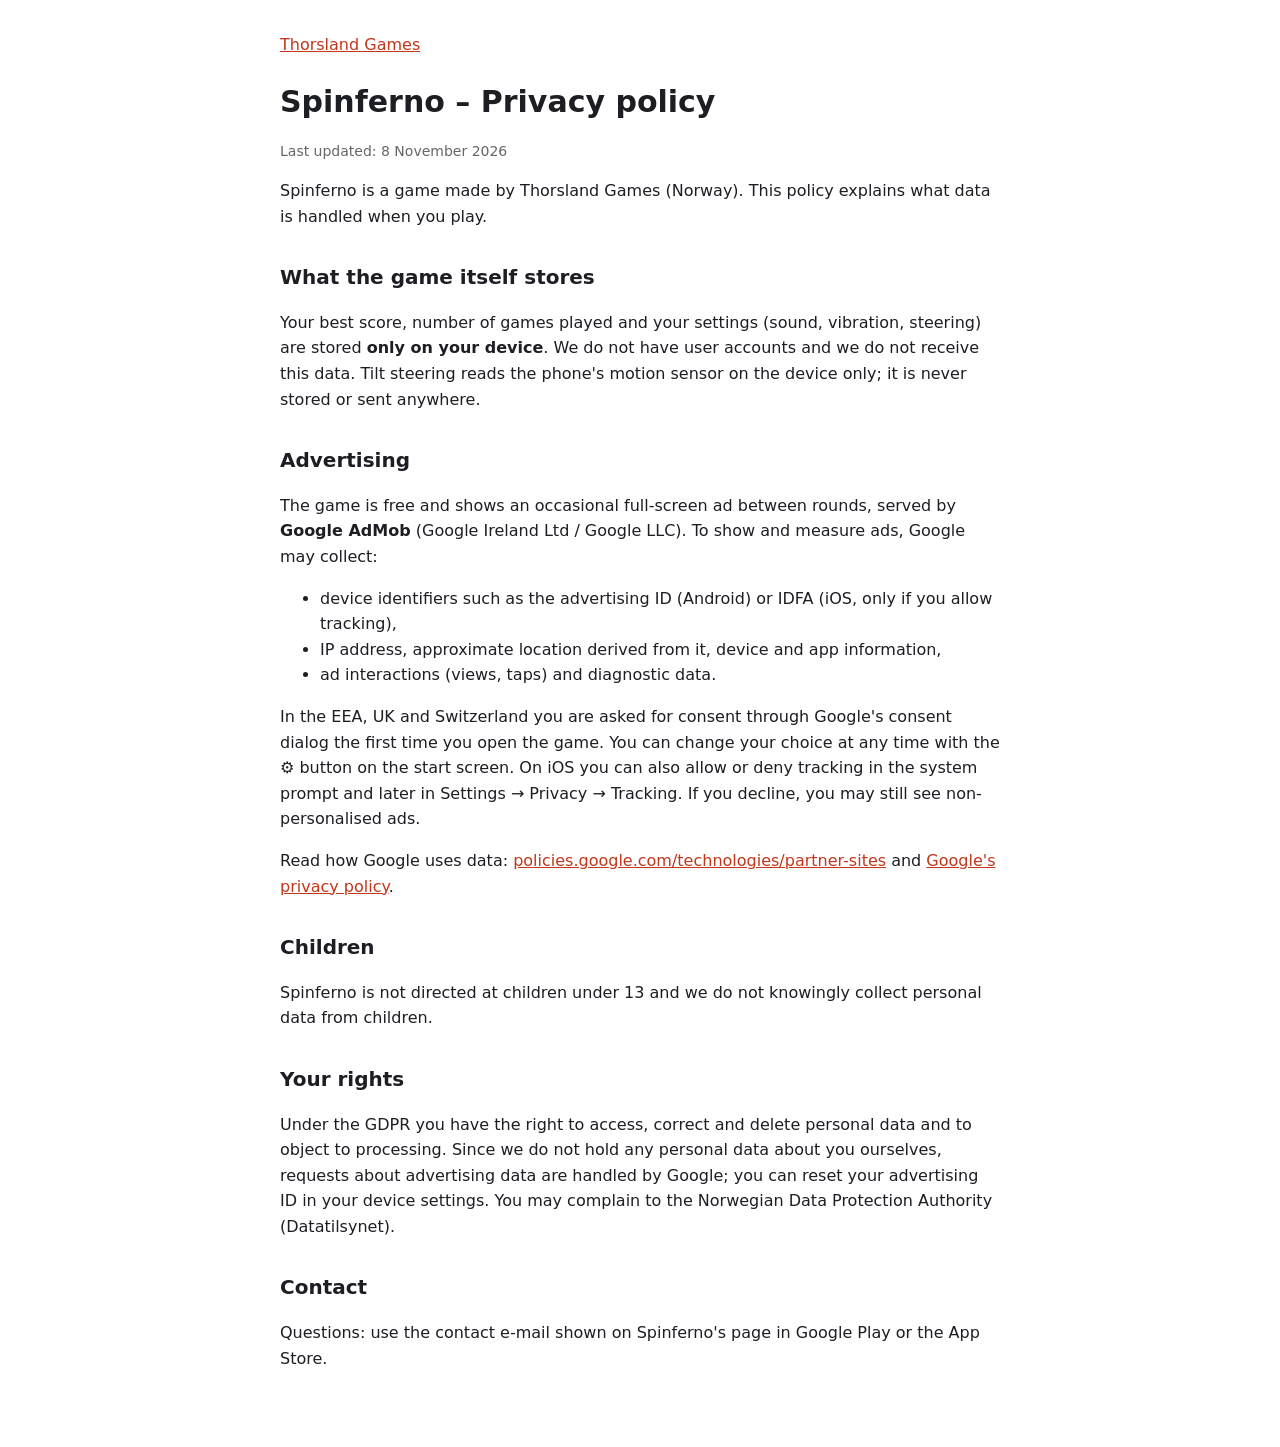
==== spinferno/privacy.html @ 870d5d5d "Website with Spinferno privacy policy Co-Authored-By: Claude Opus 5.5 <noreply@anthropic.com>" ====
<!doctype html><html lang="en"><head><meta charset="utf-8"><meta name="viewport" content="width=device-width,initial-scale=1">
<title>Spinferno – Privacy policy</title><link rel="stylesheet" href="../style.css"></head><body>
<nav><a href="../">Thorsland Games</a></nav>
<h1>Spinferno – Privacy policy</h1><p class="muted">Last updated: 8 November 2026</p>
<p>Spinferno is a game made by Thorsland Games (Norway). This policy explains what data is handled when you play.</p>
<h2>What the game itself stores</h2>
<p>Your best score, number of games played and your settings (sound, vibration, steering) are stored <strong>only on your device</strong>. We do not have user accounts and we do not receive this data. Tilt steering reads the phone's motion sensor on the device only; it is never stored or sent anywhere.</p>
<h2>Advertising</h2>
<p>The game is free and shows an occasional full-screen ad between rounds, served by <strong>Google AdMob</strong> (Google Ireland Ltd / Google LLC). To show and measure ads, Google may collect:</p>
<ul><li>device identifiers such as the advertising ID (Android) or IDFA (iOS, only if you allow tracking),</li>
<li>IP address, approximate location derived from it, device and app information,</li>
<li>ad interactions (views, taps) and diagnostic data.</li></ul>
<p>In the EEA, UK and Switzerland you are asked for consent through Google's consent dialog the first time you open the game. You can change your choice at any time with the ⚙ button on the start screen. On iOS you can also allow or deny tracking in the system prompt and later in Settings → Privacy → Tracking. If you decline, you may still see non-personalised ads.</p>
<p>Read how Google uses data: <a href="https://policies.google.com/technologies/partner-sites">policies.google.com/technologies/partner-sites</a> and <a href="https://policies.google.com/privacy">Google's privacy policy</a>.</p>
<h2>Children</h2>
<p>Spinferno is not directed at children under 13 and we do not knowingly collect personal data from children.</p>
<h2>Your rights</h2>
<p>Under the GDPR you have the right to access, correct and delete personal data and to object to processing. Since we do not hold any personal data about you ourselves, requests about advertising data are handled by Google; you can reset your advertising ID in your device settings. You may complain to the Norwegian Data Protection Authority (Datatilsynet).</p>
<h2>Contact</h2>
<p>Questions: use the contact e-mail shown on Spinferno's page in Google Play or the App Store.</p>
</body></html>
---- style.css ----
body{font-family:system-ui,-apple-system,Segoe UI,Roboto,sans-serif;max-width:720px;margin:0 auto;padding:32px 20px 60px;line-height:1.6;color:#1d1d24;background:#fff}
h1{font-size:30px;margin-bottom:4px}h2{font-size:20px;margin-top:32px}a{color:#c2361b}.muted{color:#666;font-size:14px}
nav a{margin-right:14px}
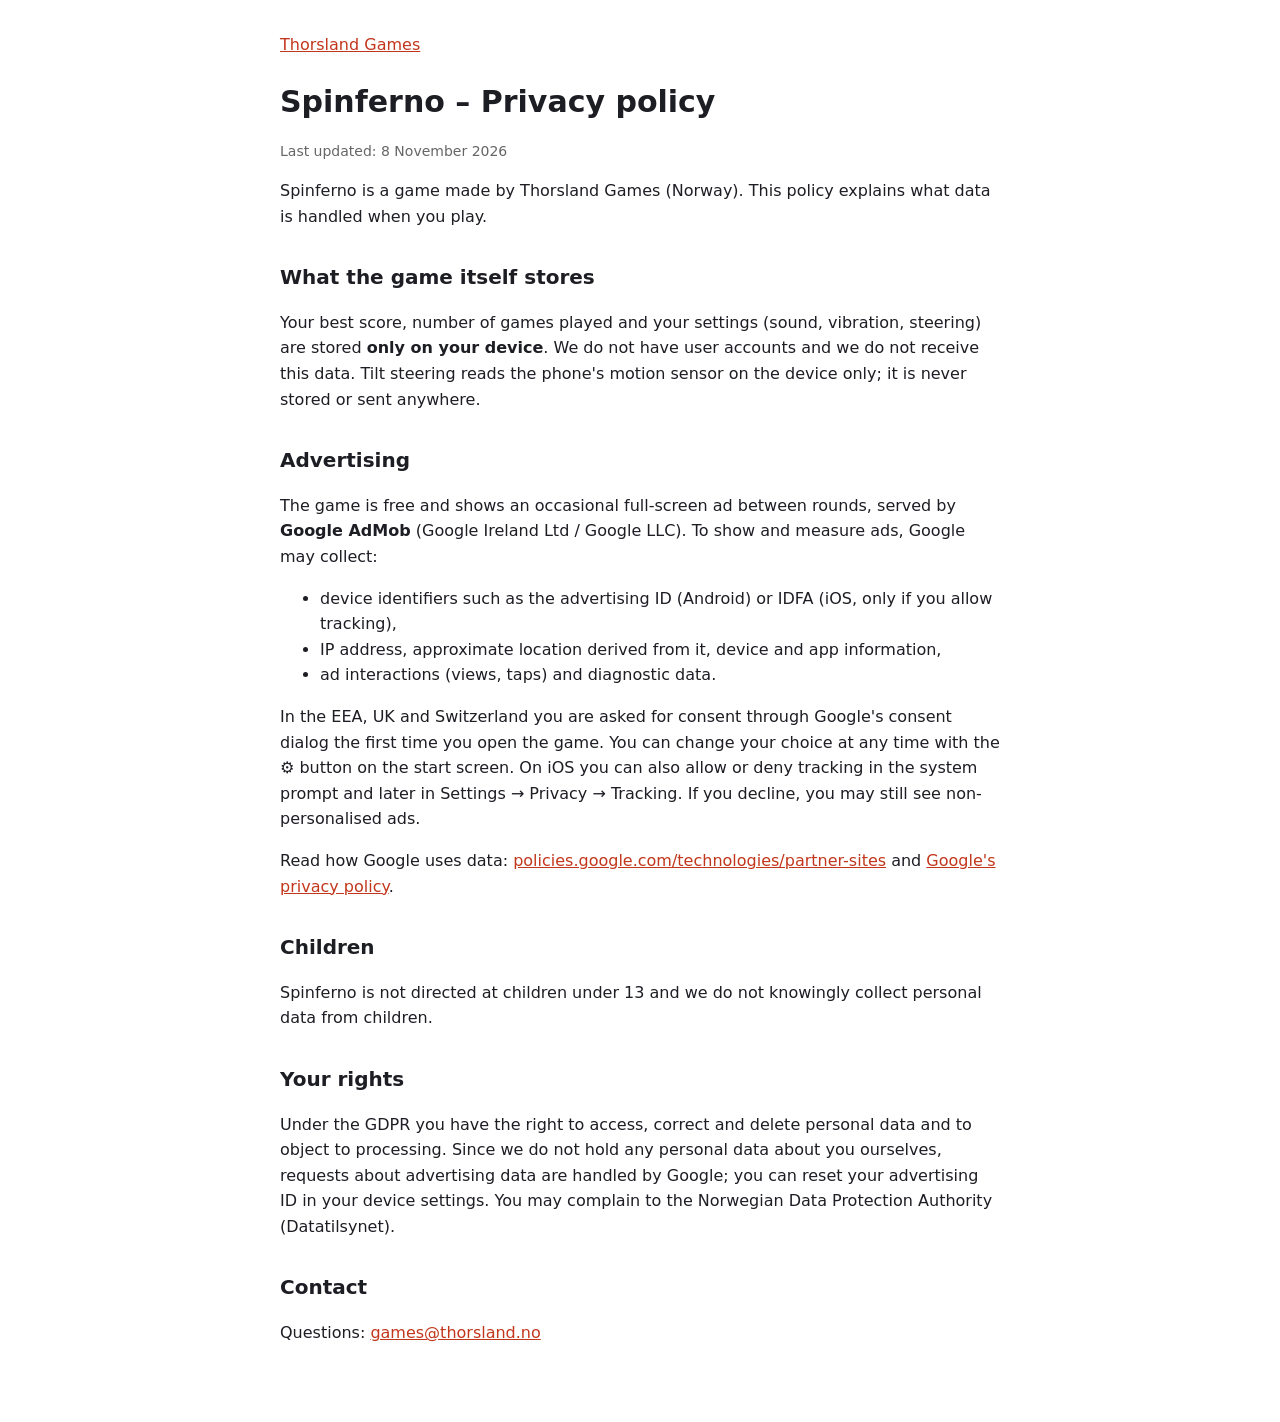
==== commit 4904843a: "Spinferno personvern: kontakt-e-post games@thorsland.no Co-Authored-By: Claude Opus 5.5 <noreply@ant" ====
--- a/spinferno/privacy.html
+++ b/spinferno/privacy.html
@@ -17,5 +17,5 @@
 <h2>Your rights</h2>
 <p>Under the GDPR you have the right to access, correct and delete personal data and to object to processing. Since we do not hold any personal data about you ourselves, requests about advertising data are handled by Google; you can reset your advertising ID in your device settings. You may complain to the Norwegian Data Protection Authority (Datatilsynet).</p>
 <h2>Contact</h2>
-<p>Questions: use the contact e-mail shown on Spinferno's page in Google Play or the App Store.</p>
+<p>Questions: <a href="mailto:games@thorsland.no">games@thorsland.no</a></p>
 </body></html>
